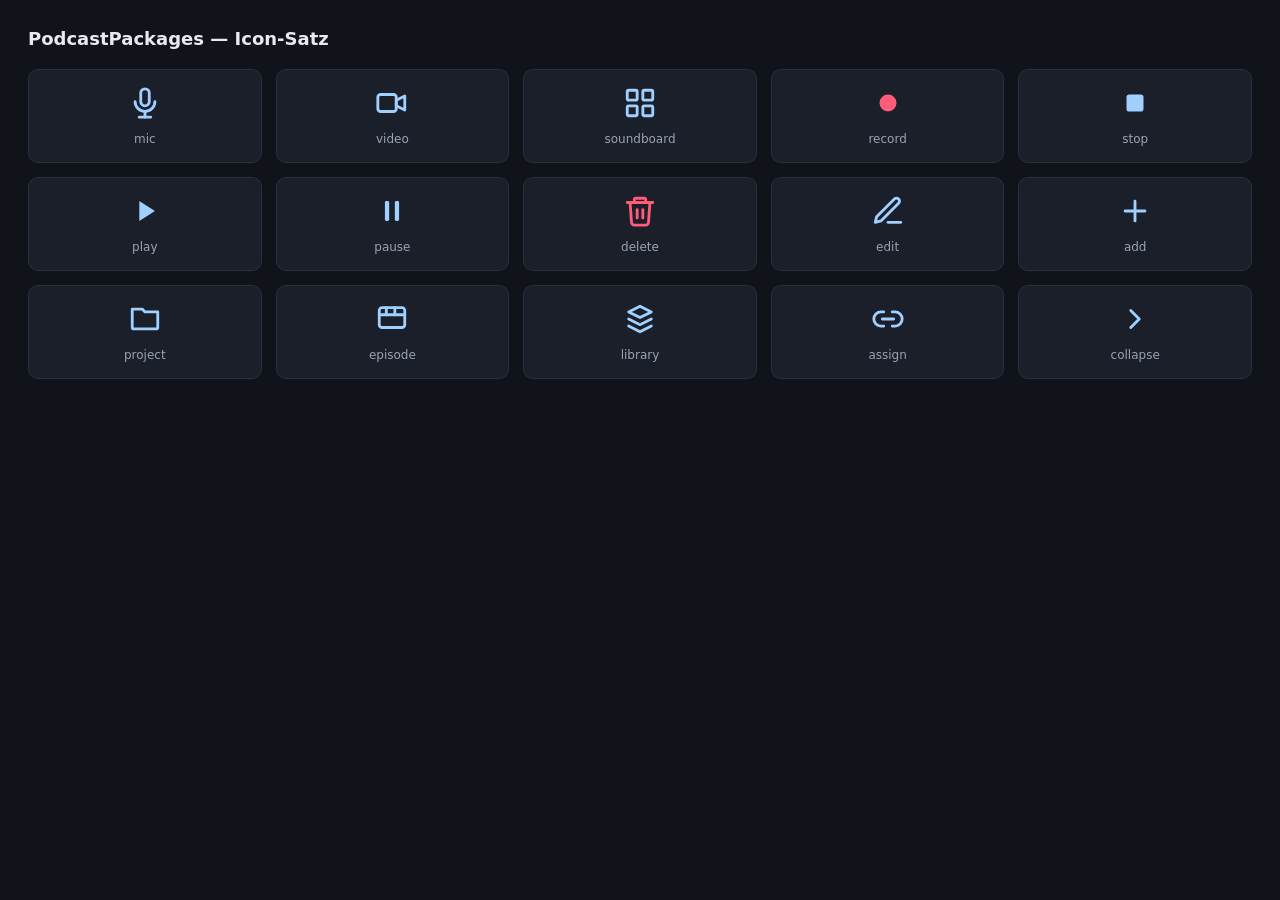
==== assets/icons/index.html @ f99185af "feat(assets): kohaerenter SVG-Icon-Satz (P3) 15 Line-Icons (24px, currentColor, 2px, runde Enden) fu" ====
<!DOCTYPE html><html><head><meta charset="utf-8"><style>
body{background:#11131a;color:#e8eaf0;font-family:system-ui,sans-serif;margin:0;padding:28px}
h1{font-size:18px;margin:0 0 20px}
.grid{display:grid;grid-template-columns:repeat(5,1fr);gap:14px}
.cell{background:#1b1f2a;border:1px solid #2a3040;border-radius:10px;padding:16px 8px;text-align:center}
.cell svg{color:#9fd0ff;width:34px;height:34px}
.cell .name{margin-top:8px;font-size:12px;color:#9aa3b2}
.accent svg{color:#ff5c7a}
</style></head><body><h1>PodcastPackages — Icon-Satz</h1><div class="grid">
<div class="cell"><svg xmlns="http://www.w3.org/2000/svg" width="24" height="24" viewBox="0 0 24 24" fill="none" stroke="currentColor" stroke-width="2" stroke-linecap="round" stroke-linejoin="round">
  <rect x="9" y="2" width="6" height="12" rx="3"/>
  <path d="M5 11a7 7 0 0 0 14 0"/>
  <line x1="12" y1="18" x2="12" y2="22"/>
  <line x1="8" y1="22" x2="16" y2="22"/>
</svg><div class="name">mic</div></div>
<div class="cell"><svg xmlns="http://www.w3.org/2000/svg" width="24" height="24" viewBox="0 0 24 24" fill="none" stroke="currentColor" stroke-width="2" stroke-linecap="round" stroke-linejoin="round">
  <rect x="2" y="6" width="13" height="12" rx="2"/>
  <path d="M15 10l6-3v10l-6-3z"/>
</svg><div class="name">video</div></div>
<div class="cell"><svg xmlns="http://www.w3.org/2000/svg" width="24" height="24" viewBox="0 0 24 24" fill="none" stroke="currentColor" stroke-width="2" stroke-linecap="round" stroke-linejoin="round">
  <rect x="3" y="3" width="7" height="7" rx="1"/>
  <rect x="14" y="3" width="7" height="7" rx="1"/>
  <rect x="3" y="14" width="7" height="7" rx="1"/>
  <rect x="14" y="14" width="7" height="7" rx="1"/>
</svg><div class="name">soundboard</div></div>
<div class="cell accent"><svg xmlns="http://www.w3.org/2000/svg" width="24" height="24" viewBox="0 0 24 24" fill="none" stroke="currentColor" stroke-width="2" stroke-linecap="round" stroke-linejoin="round">
  <circle cx="12" cy="12" r="6" fill="currentColor" stroke="none"/>
</svg><div class="name">record</div></div>
<div class="cell"><svg xmlns="http://www.w3.org/2000/svg" width="24" height="24" viewBox="0 0 24 24" fill="none" stroke="currentColor" stroke-width="2" stroke-linecap="round" stroke-linejoin="round">
  <rect x="6" y="6" width="12" height="12" rx="2" fill="currentColor" stroke="none"/>
</svg><div class="name">stop</div></div>
<div class="cell"><svg xmlns="http://www.w3.org/2000/svg" width="24" height="24" viewBox="0 0 24 24" fill="none" stroke="currentColor" stroke-width="2" stroke-linecap="round" stroke-linejoin="round">
  <path d="M8 5v14l11-7z" fill="currentColor" stroke="none"/>
</svg><div class="name">play</div></div>
<div class="cell"><svg xmlns="http://www.w3.org/2000/svg" width="24" height="24" viewBox="0 0 24 24" fill="none" stroke="currentColor" stroke-width="2" stroke-linecap="round" stroke-linejoin="round">
  <rect x="7" y="5" width="3" height="14" rx="1" fill="currentColor" stroke="none"/>
  <rect x="14" y="5" width="3" height="14" rx="1" fill="currentColor" stroke="none"/>
</svg><div class="name">pause</div></div>
<div class="cell accent"><svg xmlns="http://www.w3.org/2000/svg" width="24" height="24" viewBox="0 0 24 24" fill="none" stroke="currentColor" stroke-width="2" stroke-linecap="round" stroke-linejoin="round">
  <path d="M3 6h18"/>
  <path d="M8 6V4a1 1 0 0 1 1-1h6a1 1 0 0 1 1 1v2"/>
  <path d="M19 6l-1 14a2 2 0 0 1-2 2H8a2 2 0 0 1-2-2L5 6"/>
  <line x1="10" y1="11" x2="10" y2="17"/>
  <line x1="14" y1="11" x2="14" y2="17"/>
</svg><div class="name">delete</div></div>
<div class="cell"><svg xmlns="http://www.w3.org/2000/svg" width="24" height="24" viewBox="0 0 24 24" fill="none" stroke="currentColor" stroke-width="2" stroke-linecap="round" stroke-linejoin="round">
  <path d="M12 20h9"/>
  <path d="M16.5 3.5a2.1 2.1 0 0 1 3 3L7 19l-4 1 1-4z"/>
</svg><div class="name">edit</div></div>
<div class="cell"><svg xmlns="http://www.w3.org/2000/svg" width="24" height="24" viewBox="0 0 24 24" fill="none" stroke="currentColor" stroke-width="2" stroke-linecap="round" stroke-linejoin="round">
  <line x1="12" y1="5" x2="12" y2="19"/>
  <line x1="5" y1="12" x2="19" y2="12"/>
</svg><div class="name">add</div></div>
<div class="cell"><svg xmlns="http://www.w3.org/2000/svg" width="24" height="24" viewBox="0 0 24 24" fill="none" stroke="currentColor" stroke-width="2" stroke-linecap="round" stroke-linejoin="round">
  <path d="M3 5h7l2 2h9v11a1 1 0 0 1-1 1H4a1 1 0 0 1-1-1z"/>
</svg><div class="name">project</div></div>
<div class="cell"><svg xmlns="http://www.w3.org/2000/svg" width="24" height="24" viewBox="0 0 24 24" fill="none" stroke="currentColor" stroke-width="2" stroke-linecap="round" stroke-linejoin="round">
  <rect x="3" y="4" width="18" height="14" rx="2"/>
  <path d="M3 9h18"/>
  <path d="M8 4v5M14 4v5"/>
</svg><div class="name">episode</div></div>
<div class="cell"><svg xmlns="http://www.w3.org/2000/svg" width="24" height="24" viewBox="0 0 24 24" fill="none" stroke="currentColor" stroke-width="2" stroke-linecap="round" stroke-linejoin="round">
  <path d="M4 7l8-4 8 4-8 4z"/>
  <path d="M4 12l8 4 8-4"/>
  <path d="M4 17l8 4 8-4"/>
</svg><div class="name">library</div></div>
<div class="cell"><svg xmlns="http://www.w3.org/2000/svg" width="24" height="24" viewBox="0 0 24 24" fill="none" stroke="currentColor" stroke-width="2" stroke-linecap="round" stroke-linejoin="round">
  <path d="M9 17H7A5 5 0 0 1 7 7h2"/>
  <path d="M15 7h2a5 5 0 0 1 0 10h-2"/>
  <line x1="8" y1="12" x2="16" y2="12"/>
</svg><div class="name">assign</div></div>
<div class="cell"><svg xmlns="http://www.w3.org/2000/svg" width="24" height="24" viewBox="0 0 24 24" fill="none" stroke="currentColor" stroke-width="2" stroke-linecap="round" stroke-linejoin="round">
  <polyline points="9 6 15 12 9 18"/>
</svg><div class="name">collapse</div></div>
</div></body></html>
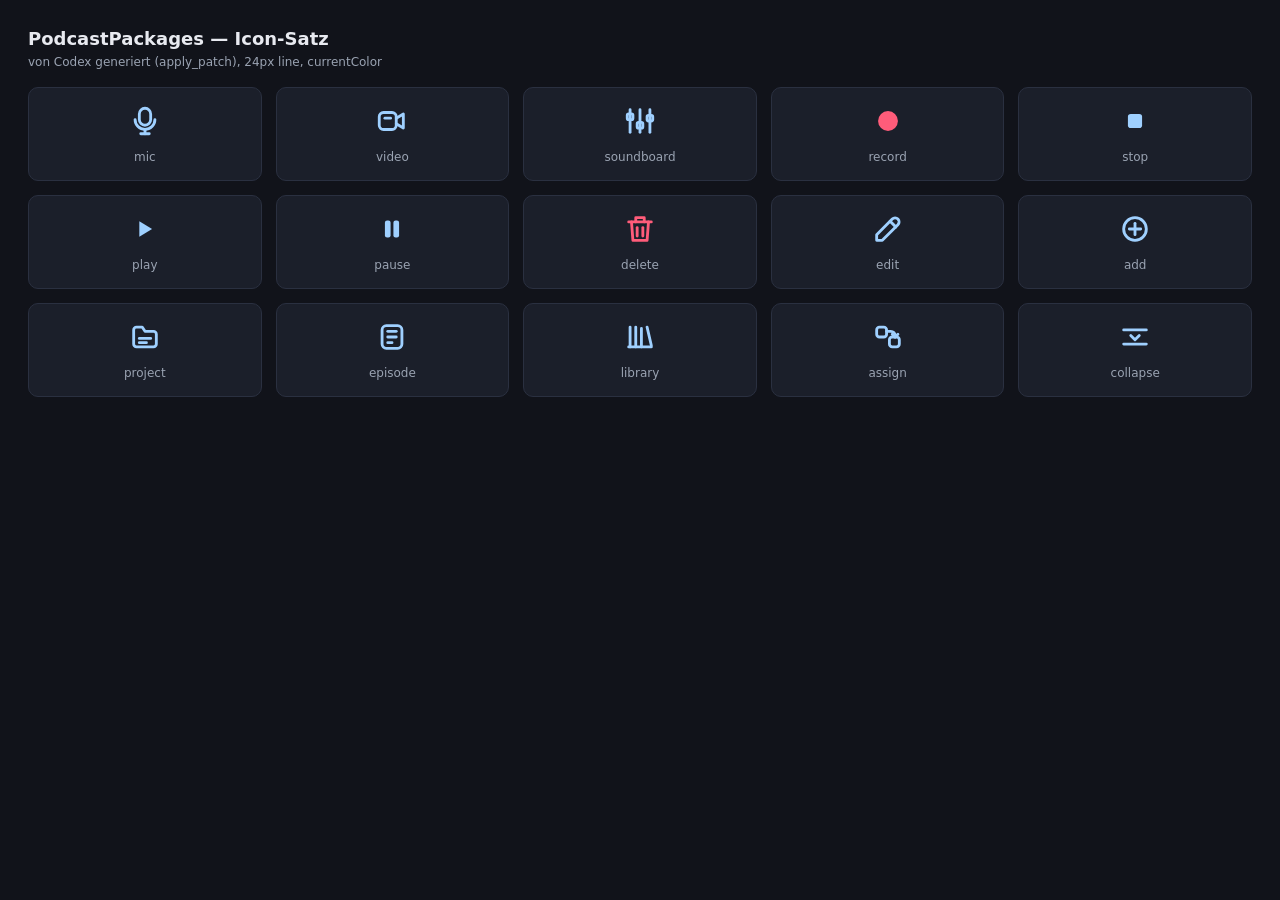
==== commit 46481d19: "feat(assets): Codex-generierten Icon-Satz uebernehmen (P3) Die 15 Icons jetzt von Codex erzeugt (tas" ====
--- a/assets/icons/index.html
+++ b/assets/icons/index.html
@@ -1,75 +1,86 @@
 <!DOCTYPE html><html><head><meta charset="utf-8"><style>
 body{background:#11131a;color:#e8eaf0;font-family:system-ui,sans-serif;margin:0;padding:28px}
-h1{font-size:18px;margin:0 0 20px}
+h1{font-size:18px;margin:0 0 6px}.sub{color:#9aa3b2;font-size:12px;margin:0 0 18px}
 .grid{display:grid;grid-template-columns:repeat(5,1fr);gap:14px}
 .cell{background:#1b1f2a;border:1px solid #2a3040;border-radius:10px;padding:16px 8px;text-align:center}
-.cell svg{color:#9fd0ff;width:34px;height:34px}
-.cell .name{margin-top:8px;font-size:12px;color:#9aa3b2}
+.cell svg{color:#9fd0ff;width:34px;height:34px}.cell .name{margin-top:8px;font-size:12px;color:#9aa3b2}
 .accent svg{color:#ff5c7a}
-</style></head><body><h1>PodcastPackages — Icon-Satz</h1><div class="grid">
-<div class="cell"><svg xmlns="http://www.w3.org/2000/svg" width="24" height="24" viewBox="0 0 24 24" fill="none" stroke="currentColor" stroke-width="2" stroke-linecap="round" stroke-linejoin="round">
-  <rect x="9" y="2" width="6" height="12" rx="3"/>
+</style></head><body><h1>PodcastPackages — Icon-Satz</h1><div class="sub">von Codex generiert (apply_patch), 24px line, currentColor</div><div class="grid">
+<div class="cell"><svg xmlns="http://www.w3.org/2000/svg" viewBox="0 0 24 24" width="24" height="24" fill="none" stroke="currentColor" stroke-width="2" stroke-linecap="round" stroke-linejoin="round">
+  <path d="M12 15a4 4 0 0 0 4-4V7a4 4 0 0 0-8 0v4a4 4 0 0 0 4 4Z"/>
   <path d="M5 11a7 7 0 0 0 14 0"/>
-  <line x1="12" y1="18" x2="12" y2="22"/>
-  <line x1="8" y1="22" x2="16" y2="22"/>
+  <path d="M12 18v3"/>
+  <path d="M9 21h6"/>
 </svg><div class="name">mic</div></div>
-<div class="cell"><svg xmlns="http://www.w3.org/2000/svg" width="24" height="24" viewBox="0 0 24 24" fill="none" stroke="currentColor" stroke-width="2" stroke-linecap="round" stroke-linejoin="round">
-  <rect x="2" y="6" width="13" height="12" rx="2"/>
-  <path d="M15 10l6-3v10l-6-3z"/>
+<div class="cell"><svg xmlns="http://www.w3.org/2000/svg" viewBox="0 0 24 24" width="24" height="24" fill="none" stroke="currentColor" stroke-width="2" stroke-linecap="round" stroke-linejoin="round">
+  <rect x="3" y="6" width="12" height="12" rx="3"/>
+  <path d="m15 10 5-3v10l-5-3"/>
+  <path d="M7 10h4"/>
 </svg><div class="name">video</div></div>
-<div class="cell"><svg xmlns="http://www.w3.org/2000/svg" width="24" height="24" viewBox="0 0 24 24" fill="none" stroke="currentColor" stroke-width="2" stroke-linecap="round" stroke-linejoin="round">
-  <rect x="3" y="3" width="7" height="7" rx="1"/>
-  <rect x="14" y="3" width="7" height="7" rx="1"/>
-  <rect x="3" y="14" width="7" height="7" rx="1"/>
-  <rect x="14" y="14" width="7" height="7" rx="1"/>
+<div class="cell"><svg xmlns="http://www.w3.org/2000/svg" viewBox="0 0 24 24" width="24" height="24" fill="none" stroke="currentColor" stroke-width="2" stroke-linecap="round" stroke-linejoin="round">
+  <path d="M5 4v16"/>
+  <path d="M12 4v16"/>
+  <path d="M19 4v16"/>
+  <rect x="3" y="7" width="4" height="4" rx="1"/>
+  <rect x="10" y="13" width="4" height="4" rx="1"/>
+  <rect x="17" y="8" width="4" height="4" rx="1"/>
 </svg><div class="name">soundboard</div></div>
-<div class="cell accent"><svg xmlns="http://www.w3.org/2000/svg" width="24" height="24" viewBox="0 0 24 24" fill="none" stroke="currentColor" stroke-width="2" stroke-linecap="round" stroke-linejoin="round">
-  <circle cx="12" cy="12" r="6" fill="currentColor" stroke="none"/>
+<div class="cell accent"><svg xmlns="http://www.w3.org/2000/svg" viewBox="0 0 24 24" width="24" height="24" fill="none" stroke="currentColor" stroke-width="2" stroke-linecap="round" stroke-linejoin="round">
+  <circle cx="12" cy="12" r="7" fill="currentColor" stroke="none"/>
 </svg><div class="name">record</div></div>
-<div class="cell"><svg xmlns="http://www.w3.org/2000/svg" width="24" height="24" viewBox="0 0 24 24" fill="none" stroke="currentColor" stroke-width="2" stroke-linecap="round" stroke-linejoin="round">
-  <rect x="6" y="6" width="12" height="12" rx="2" fill="currentColor" stroke="none"/>
+<div class="cell"><svg xmlns="http://www.w3.org/2000/svg" viewBox="0 0 24 24" width="24" height="24" fill="none" stroke="currentColor" stroke-width="2" stroke-linecap="round" stroke-linejoin="round">
+  <rect x="7" y="7" width="10" height="10" rx="2" fill="currentColor" stroke="none"/>
 </svg><div class="name">stop</div></div>
-<div class="cell"><svg xmlns="http://www.w3.org/2000/svg" width="24" height="24" viewBox="0 0 24 24" fill="none" stroke="currentColor" stroke-width="2" stroke-linecap="round" stroke-linejoin="round">
-  <path d="M8 5v14l11-7z" fill="currentColor" stroke="none"/>
+<div class="cell"><svg xmlns="http://www.w3.org/2000/svg" viewBox="0 0 24 24" width="24" height="24" fill="none" stroke="currentColor" stroke-width="2" stroke-linecap="round" stroke-linejoin="round">
+  <path d="M8 6.5v11l9-5.5-9-5.5Z" fill="currentColor" stroke="none"/>
 </svg><div class="name">play</div></div>
-<div class="cell"><svg xmlns="http://www.w3.org/2000/svg" width="24" height="24" viewBox="0 0 24 24" fill="none" stroke="currentColor" stroke-width="2" stroke-linecap="round" stroke-linejoin="round">
-  <rect x="7" y="5" width="3" height="14" rx="1" fill="currentColor" stroke="none"/>
-  <rect x="14" y="5" width="3" height="14" rx="1" fill="currentColor" stroke="none"/>
+<div class="cell"><svg xmlns="http://www.w3.org/2000/svg" viewBox="0 0 24 24" width="24" height="24" fill="none" stroke="currentColor" stroke-width="2" stroke-linecap="round" stroke-linejoin="round">
+  <rect x="7" y="6" width="4" height="12" rx="1.5" fill="currentColor" stroke="none"/>
+  <rect x="13" y="6" width="4" height="12" rx="1.5" fill="currentColor" stroke="none"/>
 </svg><div class="name">pause</div></div>
-<div class="cell accent"><svg xmlns="http://www.w3.org/2000/svg" width="24" height="24" viewBox="0 0 24 24" fill="none" stroke="currentColor" stroke-width="2" stroke-linecap="round" stroke-linejoin="round">
-  <path d="M3 6h18"/>
-  <path d="M8 6V4a1 1 0 0 1 1-1h6a1 1 0 0 1 1 1v2"/>
-  <path d="M19 6l-1 14a2 2 0 0 1-2 2H8a2 2 0 0 1-2-2L5 6"/>
-  <line x1="10" y1="11" x2="10" y2="17"/>
-  <line x1="14" y1="11" x2="14" y2="17"/>
+<div class="cell accent"><svg xmlns="http://www.w3.org/2000/svg" viewBox="0 0 24 24" width="24" height="24" fill="none" stroke="currentColor" stroke-width="2" stroke-linecap="round" stroke-linejoin="round">
+  <path d="M4 7h16"/>
+  <path d="M10 11v6"/>
+  <path d="M14 11v6"/>
+  <path d="M6 7l1 13h10l1-13"/>
+  <path d="M9 7V4h6v3"/>
 </svg><div class="name">delete</div></div>
-<div class="cell"><svg xmlns="http://www.w3.org/2000/svg" width="24" height="24" viewBox="0 0 24 24" fill="none" stroke="currentColor" stroke-width="2" stroke-linecap="round" stroke-linejoin="round">
-  <path d="M12 20h9"/>
-  <path d="M16.5 3.5a2.1 2.1 0 0 1 3 3L7 19l-4 1 1-4z"/>
+<div class="cell"><svg xmlns="http://www.w3.org/2000/svg" viewBox="0 0 24 24" width="24" height="24" fill="none" stroke="currentColor" stroke-width="2" stroke-linecap="round" stroke-linejoin="round">
+  <path d="M4 20h4l11-11a2.8 2.8 0 0 0-4-4L4 16v4Z"/>
+  <path d="m13.5 6.5 4 4"/>
 </svg><div class="name">edit</div></div>
-<div class="cell"><svg xmlns="http://www.w3.org/2000/svg" width="24" height="24" viewBox="0 0 24 24" fill="none" stroke="currentColor" stroke-width="2" stroke-linecap="round" stroke-linejoin="round">
-  <line x1="12" y1="5" x2="12" y2="19"/>
-  <line x1="5" y1="12" x2="19" y2="12"/>
+<div class="cell"><svg xmlns="http://www.w3.org/2000/svg" viewBox="0 0 24 24" width="24" height="24" fill="none" stroke="currentColor" stroke-width="2" stroke-linecap="round" stroke-linejoin="round">
+  <circle cx="12" cy="12" r="8"/>
+  <path d="M12 8v8"/>
+  <path d="M8 12h8"/>
 </svg><div class="name">add</div></div>
-<div class="cell"><svg xmlns="http://www.w3.org/2000/svg" width="24" height="24" viewBox="0 0 24 24" fill="none" stroke="currentColor" stroke-width="2" stroke-linecap="round" stroke-linejoin="round">
-  <path d="M3 5h7l2 2h9v11a1 1 0 0 1-1 1H4a1 1 0 0 1-1-1z"/>
+<div class="cell"><svg xmlns="http://www.w3.org/2000/svg" viewBox="0 0 24 24" width="24" height="24" fill="none" stroke="currentColor" stroke-width="2" stroke-linecap="round" stroke-linejoin="round">
+  <path d="M4 7a2 2 0 0 1 2-2h4l2 3h6a2 2 0 0 1 2 2v7a2 2 0 0 1-2 2H6a2 2 0 0 1-2-2Z"/>
+  <path d="M8 13h8"/>
+  <path d="M8 16h5"/>
 </svg><div class="name">project</div></div>
-<div class="cell"><svg xmlns="http://www.w3.org/2000/svg" width="24" height="24" viewBox="0 0 24 24" fill="none" stroke="currentColor" stroke-width="2" stroke-linecap="round" stroke-linejoin="round">
-  <rect x="3" y="4" width="18" height="14" rx="2"/>
-  <path d="M3 9h18"/>
-  <path d="M8 4v5M14 4v5"/>
+<div class="cell"><svg xmlns="http://www.w3.org/2000/svg" viewBox="0 0 24 24" width="24" height="24" fill="none" stroke="currentColor" stroke-width="2" stroke-linecap="round" stroke-linejoin="round">
+  <rect x="5" y="4" width="14" height="16" rx="3"/>
+  <path d="M9 8h6"/>
+  <path d="M9 12h6"/>
+  <path d="M9 16h3"/>
 </svg><div class="name">episode</div></div>
-<div class="cell"><svg xmlns="http://www.w3.org/2000/svg" width="24" height="24" viewBox="0 0 24 24" fill="none" stroke="currentColor" stroke-width="2" stroke-linecap="round" stroke-linejoin="round">
-  <path d="M4 7l8-4 8 4-8 4z"/>
-  <path d="M4 12l8 4 8-4"/>
-  <path d="M4 17l8 4 8-4"/>
+<div class="cell"><svg xmlns="http://www.w3.org/2000/svg" viewBox="0 0 24 24" width="24" height="24" fill="none" stroke="currentColor" stroke-width="2" stroke-linecap="round" stroke-linejoin="round">
+  <path d="M5 5v14"/>
+  <path d="M9 5v14"/>
+  <path d="M13 6v13"/>
+  <path d="m17 5 3 13"/>
+  <path d="M4 19h16"/>
 </svg><div class="name">library</div></div>
-<div class="cell"><svg xmlns="http://www.w3.org/2000/svg" width="24" height="24" viewBox="0 0 24 24" fill="none" stroke="currentColor" stroke-width="2" stroke-linecap="round" stroke-linejoin="round">
-  <path d="M9 17H7A5 5 0 0 1 7 7h2"/>
-  <path d="M15 7h2a5 5 0 0 1 0 10h-2"/>
-  <line x1="8" y1="12" x2="16" y2="12"/>
+<div class="cell"><svg xmlns="http://www.w3.org/2000/svg" viewBox="0 0 24 24" width="24" height="24" fill="none" stroke="currentColor" stroke-width="2" stroke-linecap="round" stroke-linejoin="round">
+  <rect x="4" y="5" width="7" height="7" rx="2"/>
+  <rect x="13" y="12" width="7" height="7" rx="2"/>
+  <path d="M11 8h3a3 3 0 0 1 3 3v1"/>
+  <path d="m15 10 2 2 2-2"/>
 </svg><div class="name">assign</div></div>
-<div class="cell"><svg xmlns="http://www.w3.org/2000/svg" width="24" height="24" viewBox="0 0 24 24" fill="none" stroke="currentColor" stroke-width="2" stroke-linecap="round" stroke-linejoin="round">
-  <polyline points="9 6 15 12 9 18"/>
+<div class="cell"><svg xmlns="http://www.w3.org/2000/svg" viewBox="0 0 24 24" width="24" height="24" fill="none" stroke="currentColor" stroke-width="2" stroke-linecap="round" stroke-linejoin="round">
+  <path d="M4 7h16"/>
+  <path d="M4 17h16"/>
+  <path d="m9 11 3 3 3-3"/>
 </svg><div class="name">collapse</div></div>
 </div></body></html>
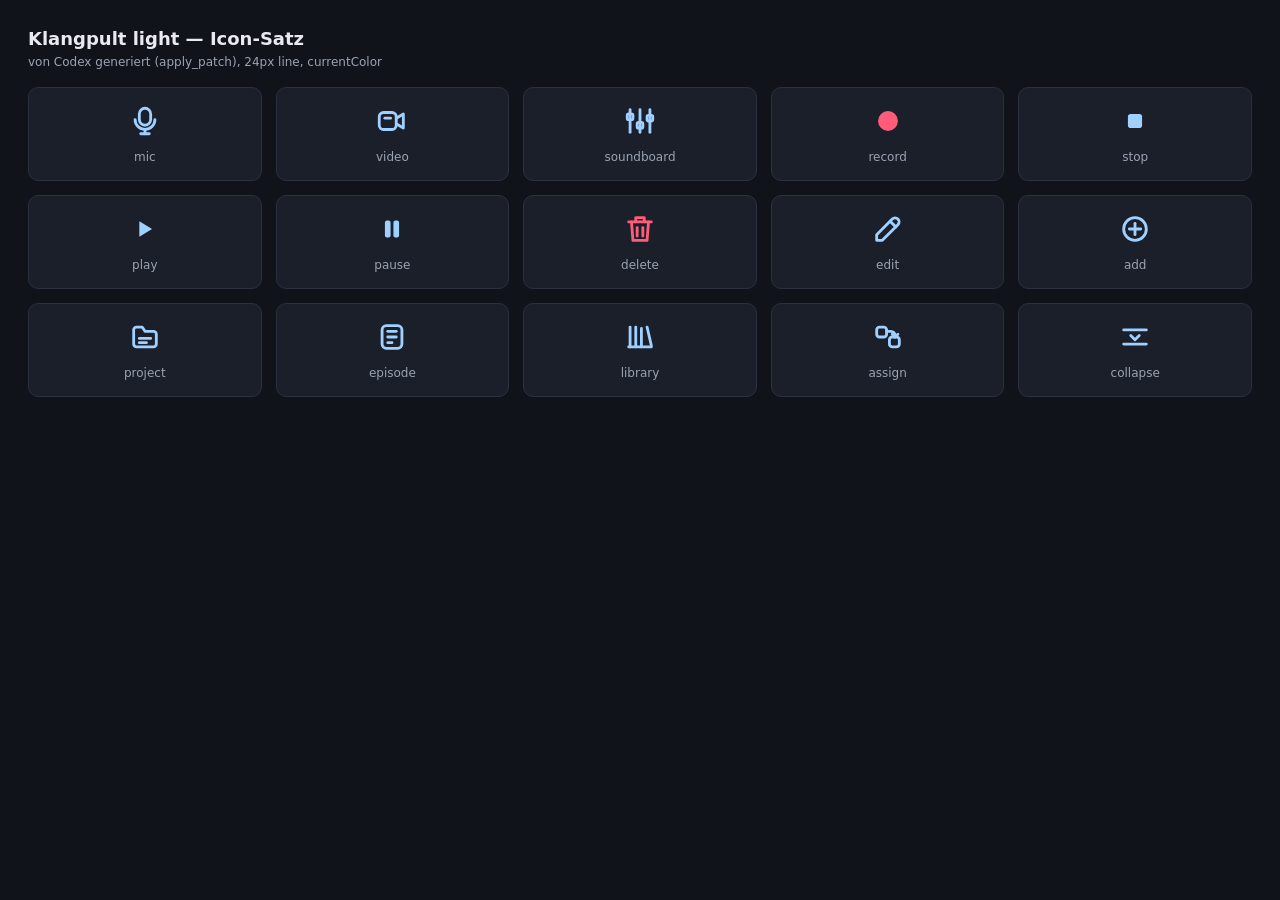
==== commit 26a78343: "feat: finalize Klangpult light recorder modes Rebrand docs and shared schemas to Klangpult light.  A" ====
--- a/assets/icons/index.html
+++ b/assets/icons/index.html
@@ -5,7 +5,7 @@
 .cell{background:#1b1f2a;border:1px solid #2a3040;border-radius:10px;padding:16px 8px;text-align:center}
 .cell svg{color:#9fd0ff;width:34px;height:34px}.cell .name{margin-top:8px;font-size:12px;color:#9aa3b2}
 .accent svg{color:#ff5c7a}
-</style></head><body><h1>PodcastPackages — Icon-Satz</h1><div class="sub">von Codex generiert (apply_patch), 24px line, currentColor</div><div class="grid">
+</style></head><body><h1>Klangpult light — Icon-Satz</h1><div class="sub">von Codex generiert (apply_patch), 24px line, currentColor</div><div class="grid">
 <div class="cell"><svg xmlns="http://www.w3.org/2000/svg" viewBox="0 0 24 24" width="24" height="24" fill="none" stroke="currentColor" stroke-width="2" stroke-linecap="round" stroke-linejoin="round">
   <path d="M12 15a4 4 0 0 0 4-4V7a4 4 0 0 0-8 0v4a4 4 0 0 0 4 4Z"/>
   <path d="M5 11a7 7 0 0 0 14 0"/>
